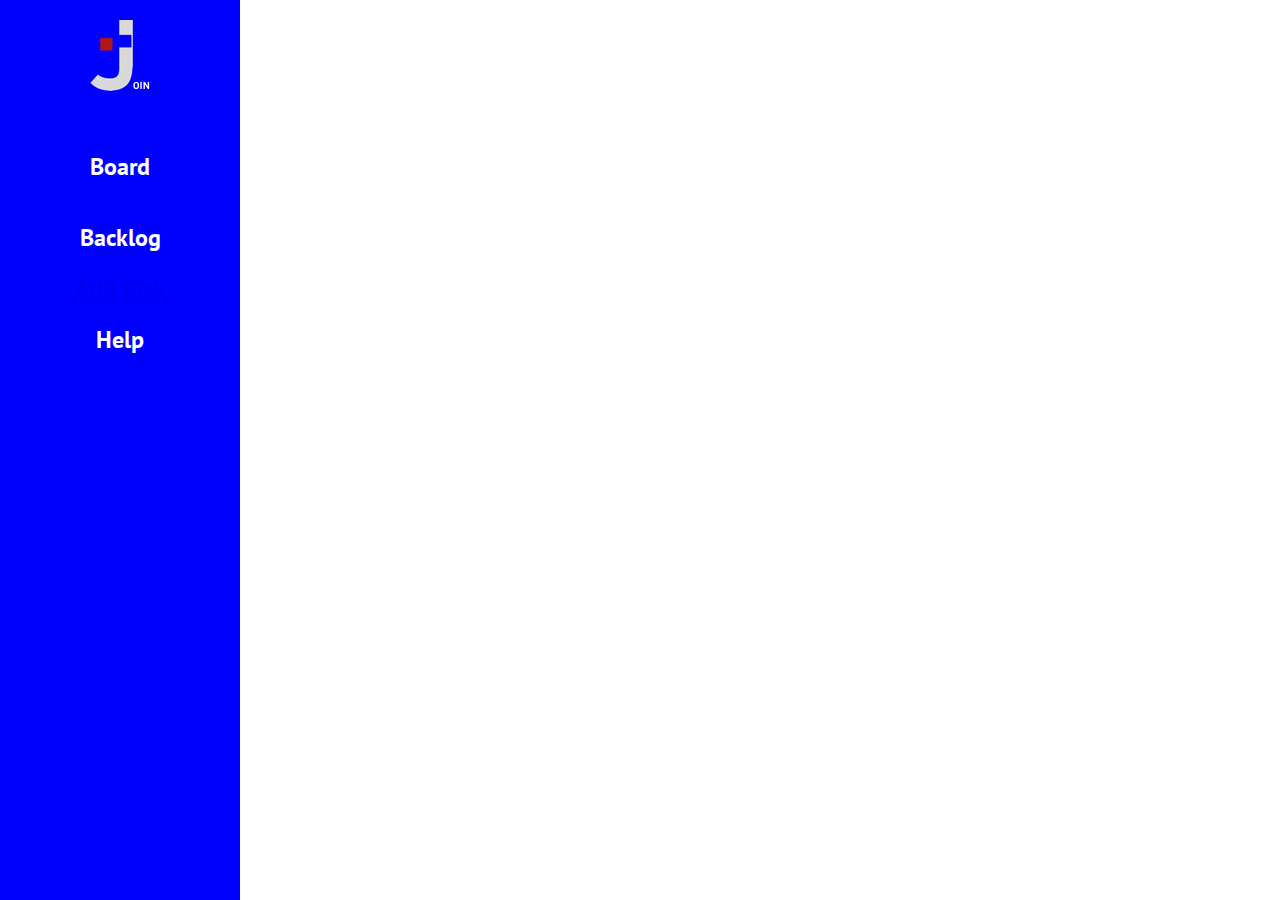
==== index.html @ 8109b59b "changed span to a" ====
<!DOCTYPE html>
<html lang="en">

<head>
    <meta charset="UTF-8">
    <meta http-equiv="X-UA-Compatible" content="IE=edge">
    <meta name="viewport" content="width=device-width, initial-scale=1.0">
    <link rel="preconnect" href="https://fonts.googleapis.com">
    <link rel="preconnect" href="https://fonts.gstatic.com" crossorigin>
    <link href="https://fonts.googleapis.com/css2?family=PT+Sans:ital,wght@0,400;0,700;1,400;1,700&display=swap" rel="stylesheet">
    <title>Join</title>
    <script src="js/main.js"></script>
    <script src="js/board.js"></script>
    <script src="js/backlog.js"></script>
    <script src="js/addTask.js"></script>
    <script src="js/help.js"></script>

    <link rel="stylesheet" href="css/mainstyle.css">
    <link rel="stylesheet" href="css/addTask.css">
    <link rel="stylesheet" href="css/backlog.css">
    <link rel="stylesheet" href="css/help.css">
    <link rel="stylesheet" href="css/board.css">

</head>

<body>
    <div class="navbar" id="navbar">
        <img src="img/logo.png">
        <span id="board" onclick="board()">Board</span>
        <span id="backlog" onclick="backlog()">Backlog</span>
        <a id="addTask" href="addTask.html">Add Task</a>
        <span id="Help" onclick="help()"> Help</span>
    </div>
    <div id="content">


    </div>

</body>

</html>
---- css/mainstyle.css ----
body {
    margin:0;
    font-family: Calibri, sans-serif;
    font-family: 'PT Sans', sans-serif;
}

h2{
    font-size: 2em;
    font-weight: bold;
}

h3{
    font-size: 1.5em;
    font-weight: bold;
}

.navbar {
    position:fixed;
    top: 0;
    left:0;
    height: 100vh;
    width: 200px;
    background-color: blue;
    display: flex;
    flex-direction: column;
    align-items: center;
    padding: 20px;
    font-size: 24px;
    font-weight: bold;
    color: white;
}
.navbar img{
    margin-bottom: 40px;
}
.navbar span{
    padding: 20px;
}
.navbar span:hover{
    cursor: pointer;
    border-left: solid white 3px ;
    font-size: 28px;
}

.d-none{
    display: none;
}
---- css/addTask.css ----
body {
    box-sizing: border-box;
}

h2 {
    margin: 0;
}

h3 {
    color: #1f3190;
    text-transform: uppercase;
}

.main {
    display: flex;
    flex-flow: column;
    margin-top: 10px;
    margin-left: 290px;
}

.main-head p {
    font-size: 1.1em;
    color: #1f3190;
}

.main-container {
    min-height: 60vh;
    min-width: 700px;

    background-color: #F4F3FB;

    margin-top: 10px;
    margin-right: 100px;



    display: grid;
    grid-template-areas: '. .';

    border-radius: 20px;

}

.main-container-object {
    display: flex;
    max-width: 100%;
    justify-content: center;
    flex-flow: column;

    height: fit-content;

    margin: 20px;
}

.main-container-object input, select {
    box-sizing: border-box;

    padding: 12px 20px;

    height: 50px;
    min-width: 200px;
    max-width: 50%;


    border: 2px solid rgba(0, 0, 0, 0.5);
    border-radius: 4px;

}



.main-container-object textarea {
    box-sizing: border-box;

    padding: 12px 20px;

    min-height: 150px;
    resize: vertical;
    min-width: 200px;
    max-width: 50%;


    border: 2px solid rgba(0, 0, 0, 0.5);
    border-radius: 4px;
}

.main-container-object input:focus, select:focus, textarea:focus {
    border: 2px solid rgba(31, 50, 144, 1);
    background-color: rgba(31, 50, 144, 0.1);
    outline: none;
}

.assign {
    display: flex;
    align-items: center;
    gap: 10px;
}

.assign button {
    color: inherit;
    border: none;
    padding: 0;
    font: inherit;
    cursor: pointer;
    outline: inherit;

    background: lightgray;
    width: 70px;
    height: 70px;
    border-radius: 100%;
    border: 2px solid #1f3190;
}

.assign-img-container {
    background: lightgray;
    width: 50px;
    height: 50px;
    border-radius: 100%;
    overflow: hidden;
    border: 2px solid #1f3190;
}



.assign-menu-main{
    max-width: 90%;
}

.assign-menu-grid {
    display: flex;
    flex-flow: column;
    overflow-x: scroll;
    flex-wrap: wrap;
    max-height: 300px;
    overflow-x: scroll;
    width: 90%;
    background-color: rgba(255, 255, 255, 0.219);
    color: black;
}

/* custom scrollbar */
.assign-menu-grid::-webkit-scrollbar {
    height: 20px;
}

.assign-menu-grid::-webkit-scrollbar-track {
    background-color: transparent;
}

.assign-menu-grid::-webkit-scrollbar-thumb {
    background-color: #1f3190;
    border-radius: 20px;
    border: 6px solid transparent;
    background-clip: content-box;
}

.assign-menu-grid::-webkit-scrollbar-thumb:hover {
    background-color: #122583;
}

.assign-menu-object {
    cursor: pointer;
    min-width: 200px;
    height: 80px;
    margin: 10px;
    padding-right: 10px;
    background-color: rgba(31, 50, 144, 0.5);;
    border-radius: 10px;
    display: flex;
    align-items: center;
}

.assign-menu-object-information{
    display: flex;
    flex-flow: column;
    font-weight: bold;
}

.assign-menu-object-information p{
    margin: 2px;
}

.assign-menu-object img {
    border-radius: 100%;
    border: 2px solid #1f3190;
    margin: 5px;
    height: 50px;
    width: 50px;
}

.scroll-info{
    color: #122583;
    font-weight: bold;
    margin: 0;
    margin-top: 5px;
}
---- css/backlog.css ----
#content {
    margin-left: 260px;
    margin-right: 20px;
}

.headline {
    font-size: 28px;
    text-transform: uppercase;
}

.sub-headline {
    font-size: 16px;
    display: block;
    padding: 8px 0 0 0;
    color: #6666da;

}

.backlog__titles {
    display: flex;
    justify-content: space-between;
    align-items: center;
}

.assigned-to,
.category,
.details,
.backlog__titles>h3 {
    flex: 1;
}

.backlog__titles>h3 {
    text-transform: uppercase;
    color: #3737cf;
}

.category,
.backlog__titles>h3:nth-child(2) {
    text-align: center;
}

.details,
.backlog__titles>h3:nth-child(3) {
    text-align: right;
}

.details {
    display: flex;
    justify-content: flex-end;
}

.backlog__list {
    margin: 0;
    padding: 0;
}

.backlog__list-item {
    position: relative;
    display: flex;
    justify-content: space-between;
    align-items: center;
    margin: 0 0 10px 0;
    padding: 15px 20px;
    background-color: rgb(248, 248, 248);
    border-radius: 5px;
    box-shadow: 0 1px 2px #cfcfcf;
    border: 1px solid #e1e1e1;
    overflow: hidden;
}

.backlog__list-item::after {
    content: '';
    display: block;
    position: absolute;
    left: 0;
    right: 0;
    background-color: chartreuse;
    width: 5px;
    height: 100%;
}

.assigned-to {
    display: flex;
    justify-content: flex-start;
    align-items: center;
}

.assigned-to__img {
    width: 55px;
    height: 55px;
    border-radius: 100%;
    object-fit: cover;
    display: block;
    margin-right: 15px;
}

.assigned-to__person {
    display: flex;
    flex-direction: column;
}

.action-btn {
    display: flex;
    justify-content: center;
    align-items: center;
    margin-left: 20px;
}

.edit-task,
.add-task {
    width: 20px;
    height: 20px;
    display: block;
    border: 1px solid #e1e1e1;
    border-radius: 100%;
    background-color: rgb(243, 243, 243);
    padding: 6px;
    margin-left: 5px;
    cursor: pointer;
    transition: all 225ms ease-in-out;
}

.edit-task:hover,
.add-task:hover {
    background-color: rgb(233, 233, 233);
    border: 1px solid #cccccc;
}
---- css/board.css ----
.boardoverview {
    display: flex;
    justify-content: space-evenly;
    margin-left:300px;
    padding-top: 100px;
}
.toDo{
    background-color: grey;
    height: 80vh;
    width: 200px;
}
.inProgress{
    background-color: grey;
    height: 80vh;
    width: 200px;
}
.testing{
    background-color: grey;
    height: 80vh;
    width: 200px;
}
.done{
    background-color: grey;
    height: 80vh;
    width: 200px;
}
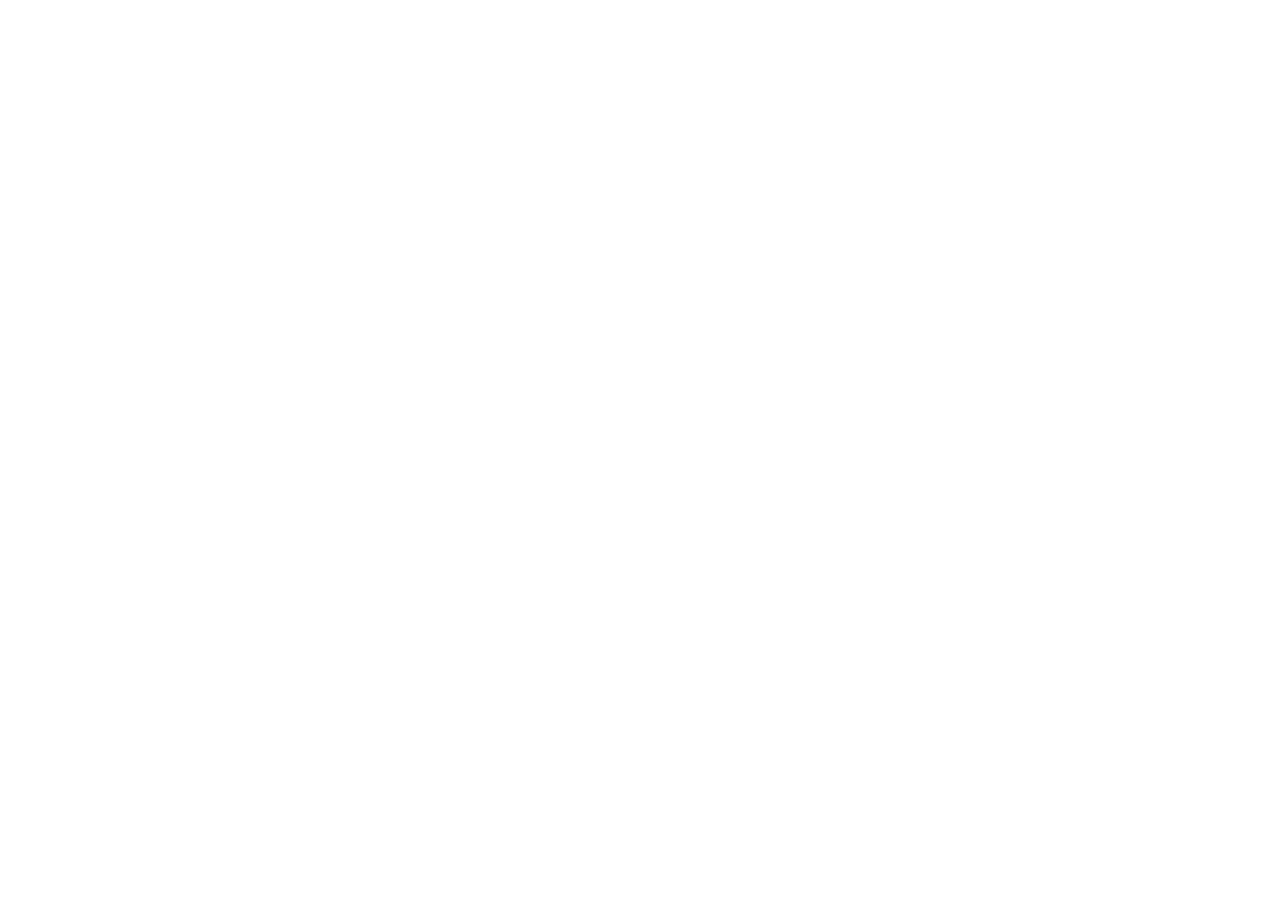
==== commit b671d155: "added includedHTML.js, menu.js and header.css" ====
--- a/index.html
+++ b/index.html
@@ -9,28 +9,20 @@
     <link rel="preconnect" href="https://fonts.gstatic.com" crossorigin>
     <link href="https://fonts.googleapis.com/css2?family=PT+Sans:ital,wght@0,400;0,700;1,400;1,700&display=swap" rel="stylesheet">
     <title>Join</title>
+
+    <script src="js/inculeHTML.js"></script>
     <script src="js/main.js"></script>
-    <script src="js/board.js"></script>
-    <script src="js/backlog.js"></script>
     <script src="js/addTask.js"></script>
-    <script src="js/help.js"></script>
+    <script src="js/menu.js"></script>
 
     <link rel="stylesheet" href="css/mainstyle.css">
     <link rel="stylesheet" href="css/addTask.css">
-    <link rel="stylesheet" href="css/backlog.css">
-    <link rel="stylesheet" href="css/help.css">
-    <link rel="stylesheet" href="css/board.css">
-
+    <link rel="stylesheet" href="css/header.css">
 </head>
 
-<body>
-    <div class="navbar" id="navbar">
-        <img src="img/logo.png">
-        <span id="board" onclick="board()">Board</span>
-        <span id="backlog" onclick="backlog()">Backlog</span>
-        <a id="addTask" href="addTask.html">Add Task</a>
-        <span id="Help" onclick="help()"> Help</span>
-    </div>
+<body onload="init()">
+<!-- HEADER -->
+<div w3-include-html="templates/header.html"></div>
     <div id="content">
 
 
--- a/css/addTask.css
+++ b/css/addTask.css
@@ -112,14 +112,29 @@
 }
 
 .assign-img-container {
+    display: flex;
+    flex-flow: row;
+    overflow-x: scroll;
+    width: 300px;
+    
+}
+
+.assign-img-container:hover{
+    cursor: pointer;
+}
+
+.assign-img-container img{
     background: lightgray;
-    width: 50px;
-    height: 50px;
+    min-width: 50px;
+    margin-right: 5px;
+    min-height: 50px;
     border-radius: 100%;
     overflow: hidden;
     border: 2px solid #1f3190;
 }
-
+.assign-img-container img:hover{
+    border: 2px solid red;
+}
 
 
 .assign-menu-main{
@@ -139,22 +154,22 @@
 }
 
 /* custom scrollbar */
-.assign-menu-grid::-webkit-scrollbar {
+.assign-menu-grid::-webkit-scrollbar,  .assign-img-container::-webkit-scrollbar{
     height: 20px;
 }
 
-.assign-menu-grid::-webkit-scrollbar-track {
+.assign-menu-grid::-webkit-scrollbar-track, .assign-img-container::-webkit-scrollbar-track {
     background-color: transparent;
 }
 
-.assign-menu-grid::-webkit-scrollbar-thumb {
+.assign-menu-grid::-webkit-scrollbar-thumb, .assign-img-container::-webkit-scrollbar-thumb {
     background-color: #1f3190;
     border-radius: 20px;
     border: 6px solid transparent;
     background-clip: content-box;
 }
 
-.assign-menu-grid::-webkit-scrollbar-thumb:hover {
+.assign-menu-grid::-webkit-scrollbar-thumb:hover, .assign-img-container::-webkit-scrollbar-thumb:hover {
     background-color: #122583;
 }
 
@@ -188,9 +203,168 @@
     width: 50px;
 }
 
+.assign-menu-create{
+    width: 100%;
+    height: 50px;
+    display: flex;
+    justify-content: center;
+    align-items: center;
+    color: greenyellow;
+    font-size: 5em;
+}
+
 .scroll-info{
     color: #122583;
     font-weight: bold;
     margin: 0;
     margin-top: 5px;
+}
+
+.create-member-menu{
+    display: flex;
+    flex-flow: column;
+    position: absolute;
+
+    justify-content: center;
+    align-items: center;
+
+    margin-top: 150px;
+    height: 150px;
+    width: 500px;
+    border-radius: 10px;
+    background-color: rgb(18, 37, 131, 0.9);
+}
+
+.create-member-menu img{
+
+    height: 60px;
+    width: 60px;
+    border: 2px solid white;
+
+}
+
+.create-member-menu input{
+
+    box-sizing: border-box;
+
+    padding: 12px 20px;
+
+    height: 50px;
+    min-width: 200px;
+    max-width: 50%;
+
+
+    border: 2px solid rgba(0, 0, 0, 0.5);
+    border-radius: 4px;
+
+}
+
+.create-member-menu input:focus{
+    border: 2px solid greenyellow;
+    background-color: white;
+    outline: none;
+}
+.create-member-menu button{
+    color: inherit;
+    border: none;
+    padding: 0;
+    font: inherit;
+    cursor: pointer;
+    outline: inherit;
+
+    background: white;
+    width: 100px;
+    height: 30px;
+    border: 2px solid #ffffff;
+
+    margin-left: 50px;
+    margin-right: 50px;
+}
+
+.create-member-btn-container{
+    margin-top: 5px;
+    width: 100%;
+    display: flex;
+    justify-content: space-between;
+}
+
+.create-member-menu button:hover{
+    background: rgb(241, 241, 241);
+    border: 2px solid #ffffff;
+}
+
+.main-confirm-btn-container{
+    margin-top: 20px;
+
+    width: 100%;
+    display: flex;
+    justify-content: flex-end;
+}
+
+.main-confirm-btn-container button{
+    color: inherit;
+    border: none;
+    padding: 0;
+    font: inherit;
+    cursor: pointer;
+    outline: inherit;
+
+    background: #122583;
+    color: white;
+    
+    margin-right: 5vw;
+    width: 100px;
+    height: 50px;
+    border-radius: 5px;
+
+}
+
+.main-confirm-btn-container button:hover{
+
+    background: #162a8f;
+
+}
+
+.info-bubble{
+    pointer-events: none;
+    display: flex;
+    flex-flow: column;
+    position: absolute;
+    top: 20px;
+    left: 0;
+    right: 0;
+    display: flex;
+    align-items: center;
+
+    height: 90vh;
+    width: 100vw;
+}
+
+.info-bubble-object{
+    display: flex;
+    justify-content: center;
+
+    height: 50px;
+    width: 300px;
+    margin-top: 10px;
+    background-color: rgba(255, 0, 0, 0.4);
+    border: 2px solid rgba(255, 0, 0, 0.7);
+    border-radius: 10px;
+    color: white;
+
+    animation: fromBottom 1s ease-in-out;
+}
+
+@keyframes fromBottom {
+    from{
+        opacity: 0;
+        transform:translate(0px,100px)
+    }to{
+        opacity: 1;
+        transform:translate(0px,0px)
+    }
+  }
+
+.d-none{
+    display: none;
 }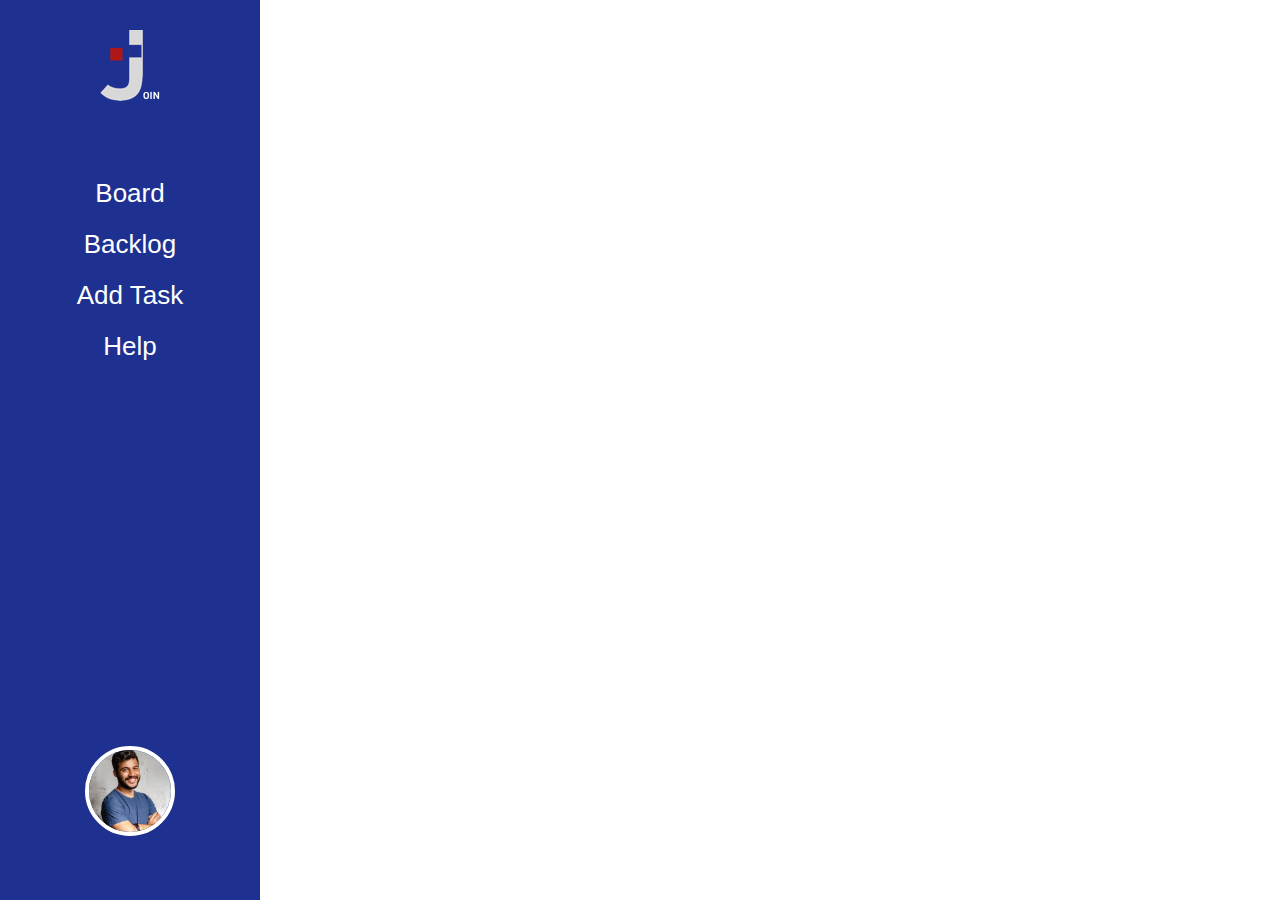
==== commit e13aa03a: "backend implemented for addTask.js" ====
--- a/index.html
+++ b/index.html
@@ -14,6 +14,7 @@
     <script src="js/main.js"></script>
     <script src="js/addTask.js"></script>
     <script src="js/menu.js"></script>
+    <script src="js/mini_backend.js"></script>
 
     <link rel="stylesheet" href="css/mainstyle.css">
     <link rel="stylesheet" href="css/addTask.css">
--- a/css/mainstyle.css
+++ b/css/mainstyle.css
@@ -1,46 +1,58 @@
-body {
-    margin:0;
-    font-family: Calibri, sans-serif;
-    font-family: 'PT Sans', sans-serif;
+* {
+    margin: 0;
+    padding: 0;
+    box-sizing: border-box;
 }
 
-h2{
-    font-size: 2em;
-    font-weight: bold;
+:root {
+    --bg-color: #1E3190;
+    --btn-blue: #5167D0;
 }
 
-h3{
-    font-size: 1.5em;
-    font-weight: bold;
+
+body {
+    font-family: Arial, Helvetica, sans-serif;
+    overflow-x: hidden;
 }
 
-.navbar {
-    position:fixed;
-    top: 0;
-    left:0;
-    height: 100vh;
-    width: 200px;
-    background-color: blue;
-    display: flex;
-    flex-direction: column;
-    align-items: center;
-    padding: 20px;
-    font-size: 24px;
-    font-weight: bold;
-    color: white;
-}
-.navbar img{
-    margin-bottom: 40px;
-}
-.navbar span{
-    padding: 20px;
-}
-.navbar span:hover{
+/* Global start -------------------------------------------------- */
+button,
+label {
     cursor: pointer;
-    border-left: solid white 3px ;
-    font-size: 28px;
 }
 
-.d-none{
-    display: none;
-}+.headline {
+    font-weight: bold;
+    text-transform: uppercase;
+}
+
+.headline--xs {
+    font-size: 16px;
+}
+
+.headline--small {
+    font-size: 18px;
+}
+
+.headline--medium {
+    font-size: 25px;
+}
+
+.headline--large {
+    font-size: 30px;
+}
+
+.headline--sub {
+    display: block;
+    padding: 8px 0 0 0;
+}
+
+.headline--blue {
+    color: #6666da;
+}
+
+.mb-s {
+    margin-bottom: 10px;
+}
+
+/* Global end ---------------------------------------------------- */
--- a/css/header.css
+++ b/css/header.css
@@ -0,0 +1,293 @@
+
+.header {
+    position: fixed;
+    top: 0;
+    left: 0;
+    bottom: 0;
+    height: 100vh;
+    width: 260px;
+    background-color: var(--bg-color);
+    padding: 30px 0;
+    z-index: 9999;
+}
+
+.navbar {
+    height: 100%;
+    display: flex;
+    justify-content: space-between;
+    flex-direction: column;
+    align-items: center;
+    color: white;
+}
+
+.navbar__link-logo {
+    text-decoration: none;
+    outline: none;
+}
+
+.navbar__logo {
+    display: block;
+    margin: 0 0 35px 0;
+}
+
+.navbar__list {
+    margin-top: 2rem;
+    margin-bottom: auto;
+    list-style-type: none;
+    width: 100%;
+    text-align: center;
+}
+
+.navbar__list-item {
+    position: relative;
+
+}
+
+.navbar__link::after {
+    content: '';
+    width: 100%;
+    height: 100%;
+    background-color: white;
+    position: absolute;
+    left: 0;
+    top: 0;
+    right: 0;
+    bottom: 0;
+    transform: translateX(-100%);
+    transition: all 125ms ease-in-out;
+    transform-origin: left;
+    z-index: -1;
+}
+
+.navbar__link {
+    font-size: 26px;
+    text-decoration: none;
+    color: white;
+    padding: 10px 0;
+    display: block;
+    transition: all 125ms ease-in-out;
+    position: relative;
+    z-index: 20;
+
+}
+
+.navbar__link:hover {
+    color: black;
+}
+
+.navbar__link:hover::after {
+    background-color: #fff;
+    transform: translateX(0);
+}
+
+
+.navbar__user-img {
+    width: 90px;
+    height: 90px;
+    border-radius: 100%;
+    object-fit: cover;
+    border: 4px solid white;
+    cursor: pointer;
+}
+
+
+.navbar__mobile {
+    display: none;
+    position: absolute;
+    top: 0;
+    left: 0;
+    right: 0;
+    bottom: 0;
+    width: 100%;
+    height: 100vh;
+    padding-top: 60px;
+    background-color: black;
+    z-index: 99;
+    list-style-type: none;
+}
+
+.navbar__mobile-link {
+    font-size: 26px;
+    color: white;
+    text-decoration: none;
+    text-transform: uppercase;
+    padding: 5px 10px;
+}
+
+.navbar__mobile-list-item {
+    padding: 0.8rem 0;
+}
+
+
+.only-mobile {
+    display: flex;
+    flex-direction: row;
+    align-items: center;
+    justify-content: space-between;
+    color: #FFF;
+    height: 30px;
+    right: 20px;
+    z-index: 9999;
+}
+
+.menu {
+    display: flex;
+    flex-direction: row;
+    list-style-type: none;
+    margin: 0;
+    padding: 0;
+}
+
+.menu>li {
+    margin: 0 10px;
+}
+
+.menu-button-container {
+    display: none;
+    height: 100%;
+    width: 30px;
+    cursor: pointer;
+    flex-direction: column;
+    justify-content: center;
+    align-items: center;
+}
+
+#menu-toggle {
+    display: none;
+}
+
+.menu-button,
+.menu-button::before,
+.menu-button::after {
+    display: block;
+    background-color: #fff;
+    position: absolute;
+    height: 4px;
+    width: 30px;
+    transition: transform 400ms cubic-bezier(0.23, 1, 0.32, 1);
+    border-radius: 2px;
+}
+
+.menu-button::before {
+    content: '';
+    margin-top: -8px;
+}
+
+.menu-button::after {
+    content: '';
+    margin-top: 8px;
+}
+
+#menu-toggle.active+.menu-button-container .menu-button::before {
+    margin-top: 0px;
+    transform: rotate(405deg);
+}
+
+#menu-toggle.active+.menu-button-container .menu-button {
+    background: rgba(255, 255, 255, 0);
+}
+
+#menu-toggle.active+.menu-button-container .menu-button::after {
+    margin-top: 0px;
+    transform: rotate(-405deg);
+}
+
+@media (max-width: 700px) {
+    .menu-button-container {
+        display: flex;
+    }
+
+    .menu {
+        position: absolute;
+        top: 0;
+        margin-top: 50px;
+        left: 0;
+        flex-direction: column;
+        width: 100%;
+        justify-content: center;
+        align-items: center;
+    }
+
+    #menu-toggle~.menu li {
+        height: 0;
+        margin: 0;
+        padding: 0;
+        border: 0;
+        transition: height 400ms cubic-bezier(0.23, 1, 0.32, 1);
+    }
+
+    #menu-toggle:checked~.menu li {
+        border: 1px solid #333;
+        height: 2.5em;
+        padding: 0.5em;
+        transition: height 400ms cubic-bezier(0.23, 1, 0.32, 1);
+    }
+
+    .menu>li {
+        display: flex;
+        justify-content: center;
+        margin: 0;
+        padding: 0.5em 0;
+        width: 100%;
+        color: white;
+        background-color: #222;
+    }
+
+    .menu>li:not(:last-child) {
+        border-bottom: 1px solid #444;
+    }
+
+    .navbar__user {
+        display: none;
+    }
+}
+
+.only-mobile.active {
+    z-index: 999;
+}
+
+.navbar__mobile.active {
+    display: flex;
+    flex-direction: column;
+    align-items: center;
+
+}
+
+@media (max-width: 44em) {
+    .header {
+        right: 0;
+        bottom: unset;
+        height: unset;
+        width: 100%;
+        padding: 25px;
+    }
+
+    .navbar {
+        height: unset;
+        align-items: center;
+        flex-direction: row;
+    }
+
+    .navbar__list {
+        display: none;
+    }
+
+    .navbar__logo {
+        margin: 0;
+        width: 35px;
+        height: auto;
+    }
+
+    .navbar__user-img {
+        width: 50px;
+        height: 50px;
+        border: 0.3rem solid white;
+    }
+
+    .content {
+        padding-left: 1.3rem;
+        padding-right: 1.3rem;
+        padding-top: 13rem;
+        padding-bottom: 2rem;
+    }
+}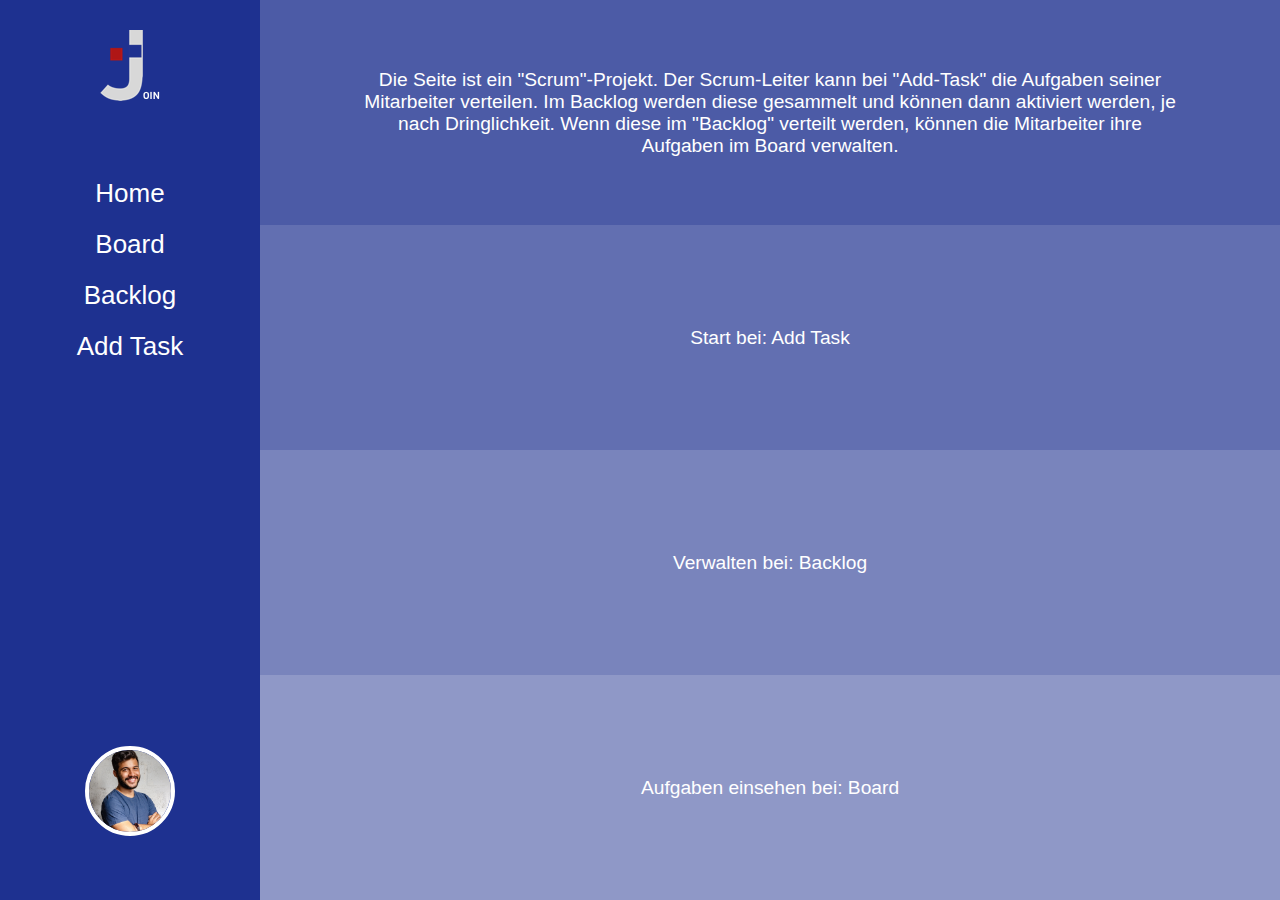
==== commit 8947d060: "added new index prototype" ====
--- a/index.html
+++ b/index.html
@@ -7,26 +7,49 @@
     <meta name="viewport" content="width=device-width, initial-scale=1.0">
     <link rel="preconnect" href="https://fonts.googleapis.com">
     <link rel="preconnect" href="https://fonts.gstatic.com" crossorigin>
-    <link href="https://fonts.googleapis.com/css2?family=PT+Sans:ital,wght@0,400;0,700;1,400;1,700&display=swap" rel="stylesheet">
+    <link href="https://fonts.googleapis.com/css2?family=PT+Sans:ital,wght@0,400;0,700;1,400;1,700&display=swap"
+        rel="stylesheet">
     <title>Join</title>
 
     <script src="js/inculeHTML.js"></script>
     <script src="js/main.js"></script>
-    <script src="js/addTask.js"></script>
     <script src="js/menu.js"></script>
-    <script src="js/mini_backend.js"></script>
 
     <link rel="stylesheet" href="css/mainstyle.css">
-    <link rel="stylesheet" href="css/addTask.css">
+    <link rel="stylesheet" href="css/index.css">
     <link rel="stylesheet" href="css/header.css">
 </head>
 
 <body onload="init()">
-<!-- HEADER -->
-<div w3-include-html="templates/header.html"></div>
-    <div id="content">
+    <!-- HEADER -->
+    <div w3-include-html="templates/header.html"></div>
 
+    <div class="main">
+        <div class="main-container">
 
+                <div class="main-links bg1">
+                    Die Seite ist ein "Scrum"-Projekt. Der Scrum-Leiter kann bei "Add-Task" die Aufgaben seiner Mitarbeiter verteilen. Im Backlog werden diese gesammelt und können dann aktiviert werden, je nach Dringlichkeit. Wenn diese im "Backlog" verteilt werden, können die Mitarbeiter ihre Aufgaben im Board verwalten. 
+                </div>
+
+            <a href="/addTask.html">
+                <div class="main-links bg2">
+                    Start bei: Add Task
+                </div>
+            </a>
+
+            <a href="/backlog.html">
+                <div class="main-links bg3">
+                    Verwalten bei: Backlog
+                </div>
+            </a>
+
+            <a href="/board.html">
+                <div class="main-links bg4">
+                    Aufgaben einsehen bei: Board
+                </div>
+            </a>
+
+        </div>
     </div>
 
 </body>
--- a/css/index.css
+++ b/css/index.css
@@ -0,0 +1,41 @@
+.main {
+    width: 100vw;
+    height: 100vh;
+    padding-left: 260px;
+    display: flex;
+    flex-flow: column;
+    color: white;
+}
+
+a{
+    color: white;
+    text-decoration: none;
+}
+
+.main-links{
+    display: flex;
+    justify-content: center;
+    align-items: center;
+    height: 25vh;
+    width: 100%;
+    max-width: 100%;
+    font-size: 1.2em;
+    text-align: center;
+    padding: 100px
+}
+
+.bg1{
+    background-color: rgba(31, 50, 144, 0.8);
+}
+
+.bg2{
+    background-color: rgba(31, 50, 144, 0.7);
+}
+
+.bg3{
+    background-color: rgba(31, 50, 144, 0.6);
+}
+
+.bg4{
+    background-color: rgba(31, 50, 144, 0.5);
+}
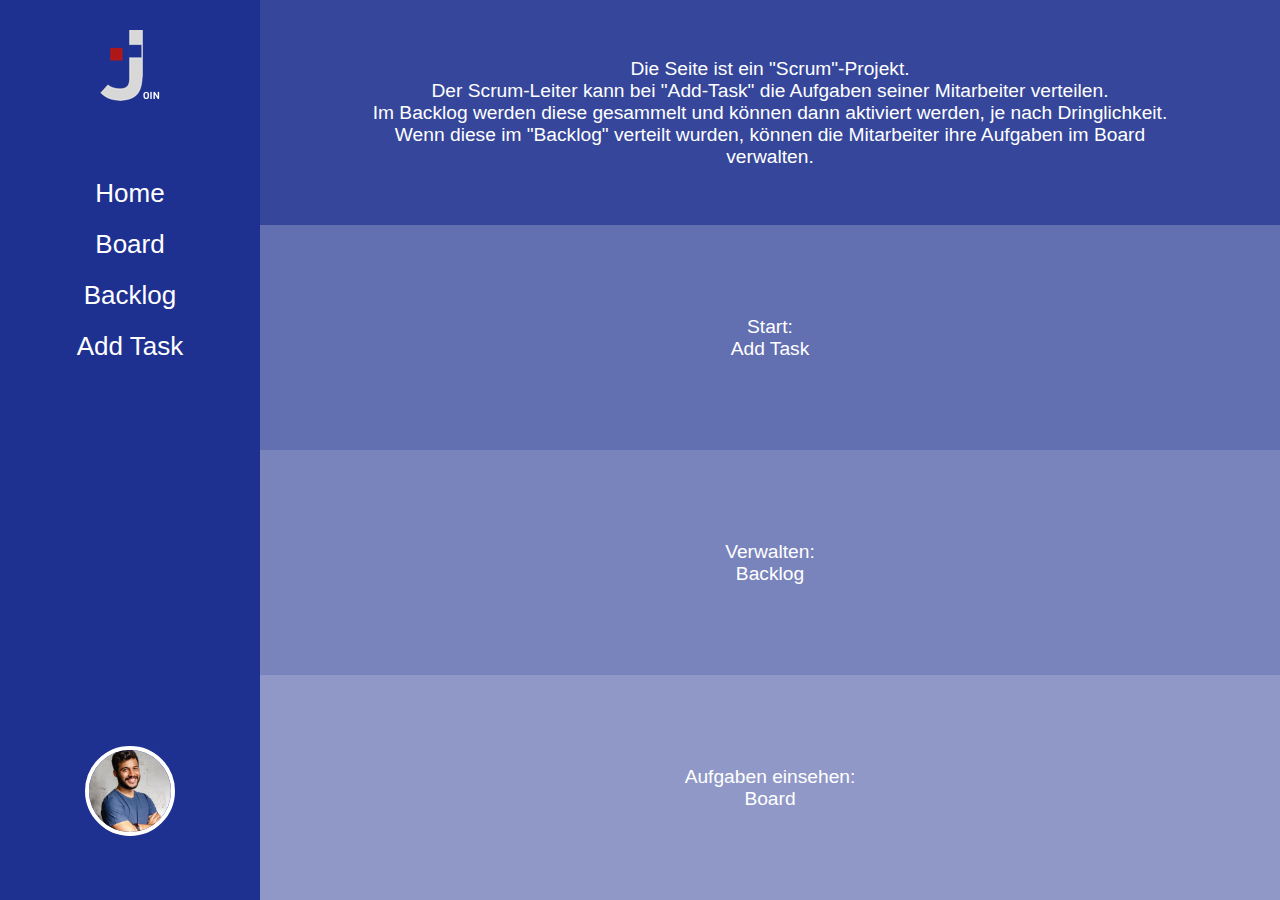
==== commit eeefab22: "index update" ====
--- a/index.html
+++ b/index.html
@@ -27,25 +27,28 @@
     <div class="main">
         <div class="main-container">
 
-                <div class="main-links bg1">
-                    Die Seite ist ein "Scrum"-Projekt. Der Scrum-Leiter kann bei "Add-Task" die Aufgaben seiner Mitarbeiter verteilen. Im Backlog werden diese gesammelt und können dann aktiviert werden, je nach Dringlichkeit. Wenn diese im "Backlog" verteilt werden, können die Mitarbeiter ihre Aufgaben im Board verwalten. 
-                </div>
+            <div class="info main-links bg1">
+                Die Seite ist ein "Scrum"-Projekt.<br> Der Scrum-Leiter kann bei "Add-Task" die Aufgaben seiner
+                Mitarbeiter verteilen. <br>Im Backlog werden diese gesammelt und können dann aktiviert werden, je nach
+                Dringlichkeit.<br> Wenn diese im "Backlog" verteilt wurden, können die Mitarbeiter ihre Aufgaben im
+                Board verwalten.
+            </div>
 
             <a href="/addTask.html">
                 <div class="main-links bg2">
-                    Start bei: Add Task
+                    Start:<br> Add Task
                 </div>
             </a>
 
             <a href="/backlog.html">
                 <div class="main-links bg3">
-                    Verwalten bei: Backlog
+                    Verwalten:<br> Backlog
                 </div>
             </a>
 
             <a href="/board.html">
                 <div class="main-links bg4">
-                    Aufgaben einsehen bei: Board
+                    Aufgaben einsehen: <br>Board
                 </div>
             </a>
 
--- a/css/index.css
+++ b/css/index.css
@@ -1,6 +1,8 @@
 .main {
     width: 100vw;
     height: 100vh;
+    max-height: 100%;
+    overflow-x: hidden;
     padding-left: 260px;
     display: flex;
     flex-flow: column;
@@ -25,7 +27,7 @@
 }
 
 .bg1{
-    background-color: rgba(31, 50, 144, 0.8);
+    background-color: rgba(31, 50, 144, 0.9);
 }
 
 .bg2{
@@ -39,3 +41,40 @@
 .bg4{
     background-color: rgba(31, 50, 144, 0.5);
 }
+
+
+a:hover{
+    text-decoration: underline;
+}
+
+.bg2:hover{
+    background-color: rgba(31, 50, 144, 1);
+}
+
+.bg3:hover{
+    background-color: rgba(31, 50, 144, 1);
+}
+
+.bg4:hover{
+    background-color: rgba(31, 50, 144, 1);
+}
+
+@media (max-width: 702px) {
+    .main {
+        padding-top: 90px;
+        padding-left: 0px;
+        
+    }
+
+    .info{
+        display: none !important;
+    }
+
+    .main-links{
+        display: flex;
+        justify-content: center;
+        align-items: center;
+        height: 33.33vh;
+        width: 100%;
+        font-size: 1em;
+    }
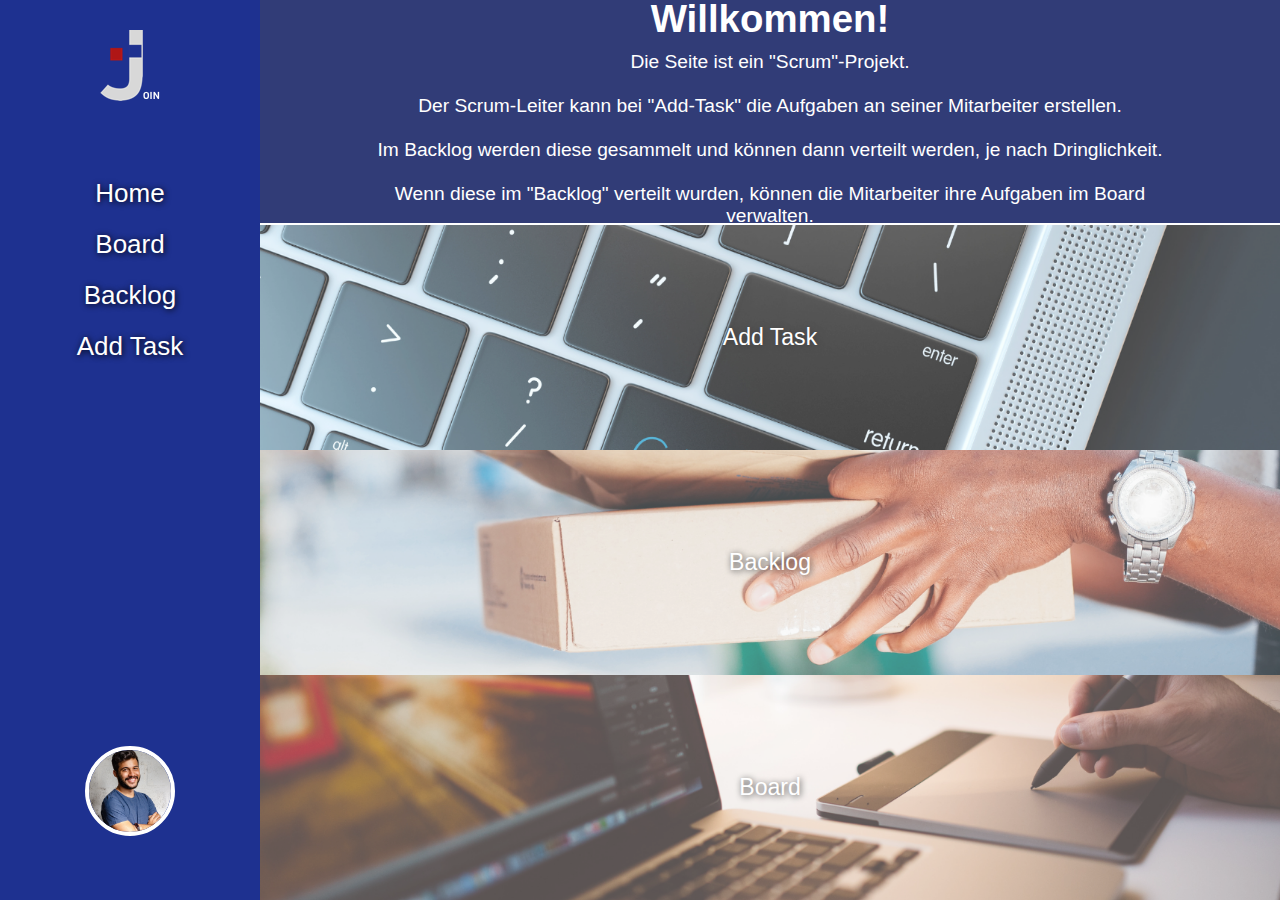
==== commit b37d3317: "index finished" ====
--- a/index.html
+++ b/index.html
@@ -27,28 +27,35 @@
     <div class="main">
         <div class="main-container">
 
-            <div class="info main-links bg1">
-                Die Seite ist ein "Scrum"-Projekt.<br> Der Scrum-Leiter kann bei "Add-Task" die Aufgaben seiner
-                Mitarbeiter verteilen. <br>Im Backlog werden diese gesammelt und können dann aktiviert werden, je nach
-                Dringlichkeit.<br> Wenn diese im "Backlog" verteilt wurden, können die Mitarbeiter ihre Aufgaben im
+            <div class="info main-links bg1" style="border-bottom: 2px solid white;">
+                <h1>Willkommen!</h1>
+                Die Seite ist ein "Scrum"-Projekt.<br><br> Der Scrum-Leiter kann bei "Add-Task" die Aufgaben an seiner
+                Mitarbeiter erstellen. <br><br>Im Backlog werden diese gesammelt und können dann verteilt werden, je nach
+                Dringlichkeit.<br><br> Wenn diese im "Backlog" verteilt wurden, können die Mitarbeiter ihre Aufgaben im
                 Board verwalten.
             </div>
 
             <a href="/addTask.html">
-                <div class="main-links bg2">
-                    Start:<br> Add Task
+                <div style="overflow: hidden;">
+                    <div class="main-links bg2">
+                        Add Task
+                    </div>
                 </div>
             </a>
 
             <a href="/backlog.html">
-                <div class="main-links bg3">
-                    Verwalten:<br> Backlog
+                <div style="overflow: hidden;">
+                    <div class="main-links bg3">
+                        Backlog
+                    </div>
                 </div>
             </a>
 
             <a href="/board.html">
-                <div class="main-links bg4">
-                    Aufgaben einsehen: <br>Board
+                <div style="overflow: hidden;">
+                    <div class="main-links bg4">
+                        Board
+                    </div>
                 </div>
             </a>
 
--- a/css/index.css
+++ b/css/index.css
@@ -7,6 +7,15 @@
     display: flex;
     flex-flow: column;
     color: white;
+}
+
+.info{
+    display: flex;
+    flex-flow: column;
+}
+
+h1{
+    margin-bottom: 10px;
 }
 
 a{
@@ -27,37 +36,66 @@
 }
 
 .bg1{
-    background-color: rgba(31, 50, 144, 0.9);
+    background-color: #313c77;
 }
 
 .bg2{
-    background-color: rgba(31, 50, 144, 0.7);
+    background: url(/img/create.png);
+    opacity: 0.75;
+    transform: scale(1);
+    background-size: cover;
 }
 
 .bg3{
-    background-color: rgba(31, 50, 144, 0.6);
+    background-image: url(/img/give.png);
+    opacity: 0.75;
+    background-size: cover;
+    background-position-y: center
 }
 
 .bg4{
-    background-color: rgba(31, 50, 144, 0.5);
+    background-image: url(/img/change.png);
+    opacity: 0.75;
+    background-size: cover;
+    background-position-y: center;
+}
+
+a{
+    font-size: 1.2em;
+    text-shadow: 1px 1px 6px #000000;
 }
 
 
 a:hover{
-    text-decoration: underline;
+    font-size: 1.2em;
 }
 
 .bg2:hover{
-    background-color: rgba(31, 50, 144, 1);
+    opacity: 1;
+    transform: scale(1.1);
 }
 
 .bg3:hover{
-    background-color: rgba(31, 50, 144, 1);
+    opacity: 1;
+    transform: scale(1.1);
 }
 
 .bg4:hover{
-    background-color: rgba(31, 50, 144, 1);
+    opacity: 1;
+    transform: scale(1.1);
 }
+
+
+@media (max-width: 890px) {
+
+    .main-links{
+        padding: 30px;
+        font-size: 1em;
+    }
+
+}
+
+
 
 @media (max-width: 702px) {
     .main {
@@ -78,3 +116,4 @@
         width: 100%;
         font-size: 1em;
     }
+}
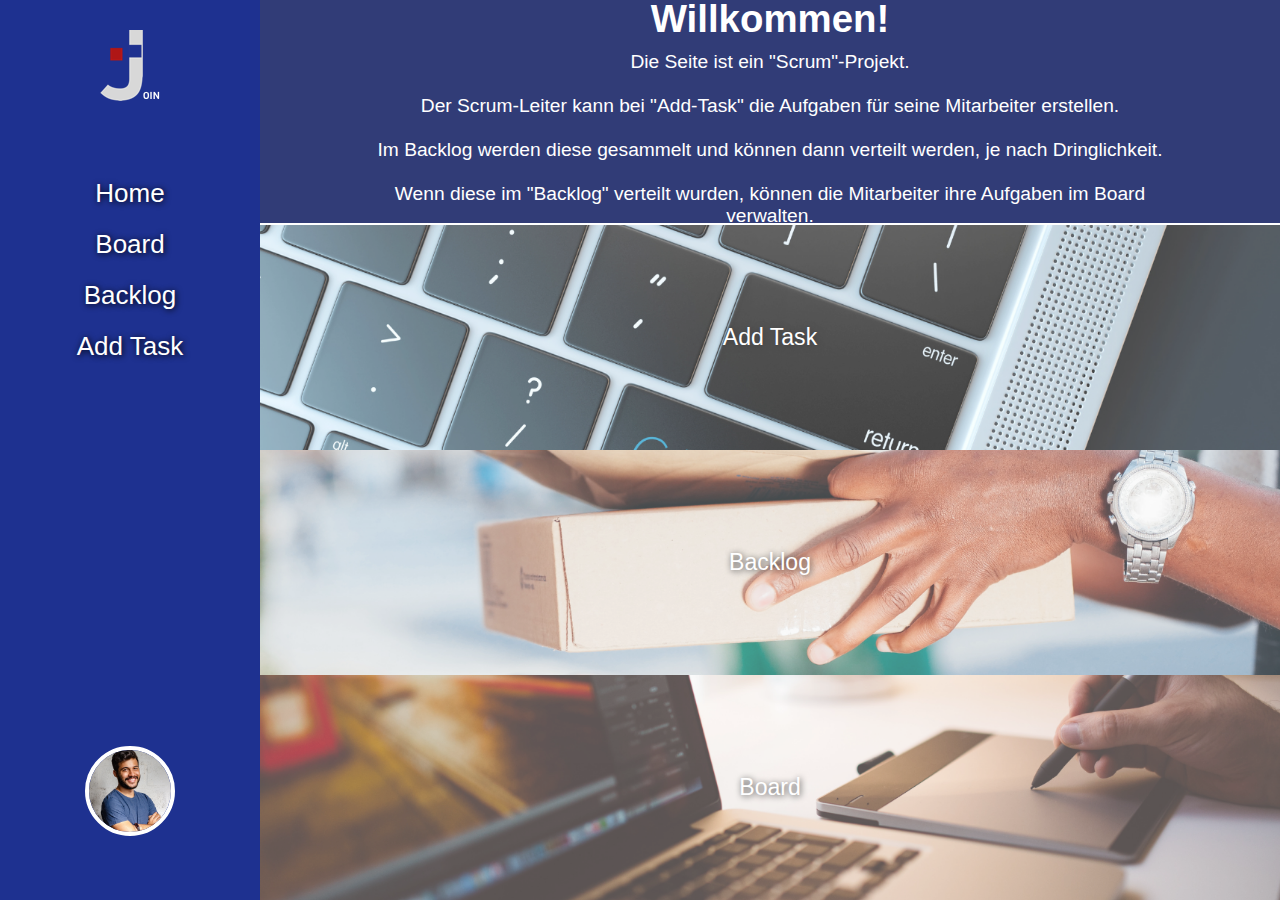
==== commit 084d232c: "Index HTML schreibfehler" ====
--- a/index.html
+++ b/index.html
@@ -29,7 +29,7 @@
 
             <div class="info main-links bg1" style="border-bottom: 2px solid white;">
                 <h1>Willkommen!</h1>
-                Die Seite ist ein "Scrum"-Projekt.<br><br> Der Scrum-Leiter kann bei "Add-Task" die Aufgaben an seiner
+                Die Seite ist ein "Scrum"-Projekt.<br><br> Der Scrum-Leiter kann bei "Add-Task" die Aufgaben für seine
                 Mitarbeiter erstellen. <br><br>Im Backlog werden diese gesammelt und können dann verteilt werden, je nach
                 Dringlichkeit.<br><br> Wenn diese im "Backlog" verteilt wurden, können die Mitarbeiter ihre Aufgaben im
                 Board verwalten.
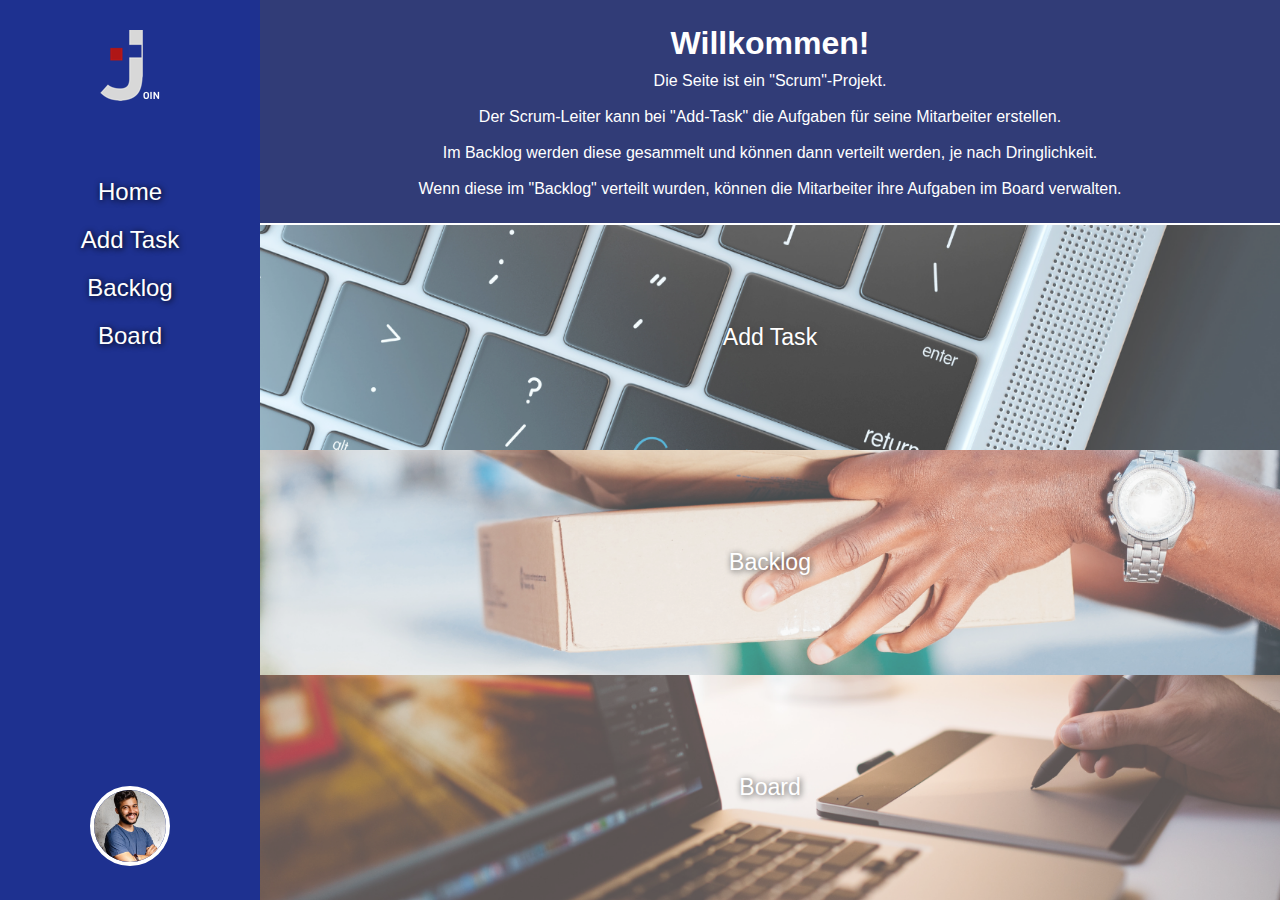
==== commit 1395424b: "index headline responsive fix" ====
--- a/index.html
+++ b/index.html
@@ -27,7 +27,7 @@
     <div class="main">
         <div class="main-container">
 
-            <div class="info main-links bg1" style="border-bottom: 2px solid white;">
+            <div class="info main-links bg1 explaintext" style="border-bottom: 2px solid white;">
                 <h1>Willkommen!</h1>
                 Die Seite ist ein "Scrum"-Projekt.<br><br> Der Scrum-Leiter kann bei "Add-Task" die Aufgaben für seine
                 Mitarbeiter erstellen. <br><br>Im Backlog werden diese gesammelt und können dann verteilt werden, je nach
--- a/css/index.css
+++ b/css/index.css
@@ -27,12 +27,20 @@
     display: flex;
     justify-content: center;
     align-items: center;
+    min-height: 200px;
     height: 25vh;
     width: 100%;
     max-width: 100%;
     font-size: 1.2em;
     text-align: center;
-    padding: 100px
+    padding: 100px;
+}
+
+.bg1,
+.bg2,
+.bg3,
+.bg4 {
+    transition: all 225ms ease-in-out;
 }
 
 .bg1{
@@ -95,6 +103,12 @@
 
 }
 
+@media (max-height: 950px) {
+    .explaintext{
+        font-size: 1em;
+    }
+}
+
 
 
 @media (max-width: 702px) {
--- a/css/header.css
+++ b/css/header.css
@@ -1,4 +1,3 @@
-
 .header {
     position: fixed;
     top: 0;
@@ -8,7 +7,7 @@
     width: 260px;
     background-color: var(--bg-color);
     padding: 30px 0;
-    z-index: 9999;
+    z-index: 99;
 }
 
 .navbar {
@@ -60,7 +59,7 @@
 }
 
 .navbar__link {
-    font-size: 26px;
+    font-size: 24px;
     text-decoration: none;
     color: white;
     padding: 10px 0;
@@ -82,8 +81,8 @@
 
 
 .navbar__user-img {
-    width: 90px;
-    height: 90px;
+    width: 80px;
+    height: 80px;
     border-radius: 100%;
     object-fit: cover;
     border: 4px solid white;
@@ -100,14 +99,14 @@
     bottom: 0;
     width: 100%;
     height: 100vh;
-    padding-top: 60px;
+    padding-top: 100px;
     background-color: black;
     z-index: 99;
     list-style-type: none;
 }
 
 .navbar__mobile-link {
-    font-size: 26px;
+    font-size: 24px;
     color: white;
     text-decoration: none;
     text-transform: uppercase;
@@ -115,15 +114,23 @@
 }
 
 .navbar__mobile-list-item {
-    padding: 0.8rem 0;
+    padding: 10px 0;
+    width: 100%;
+    text-align: center;
+    transition: all 225ms ease-in-out;
+}
+
+.navbar__mobile-list-item:hover {
+    background-color: white;
+}
+
+.navbar__mobile-list-item:hover>a {
+    color: black;
 }
 
 
 .only-mobile {
-    display: flex;
-    flex-direction: row;
-    align-items: center;
-    justify-content: space-between;
+    display: none;
     color: #FFF;
     height: 30px;
     right: 20px;
@@ -290,4 +297,11 @@
         padding-top: 13rem;
         padding-bottom: 2rem;
     }
+
+    .only-mobile {
+        display: flex;
+        flex-direction: row;
+        align-items: center;
+        justify-content: space-between;
+    }
 }